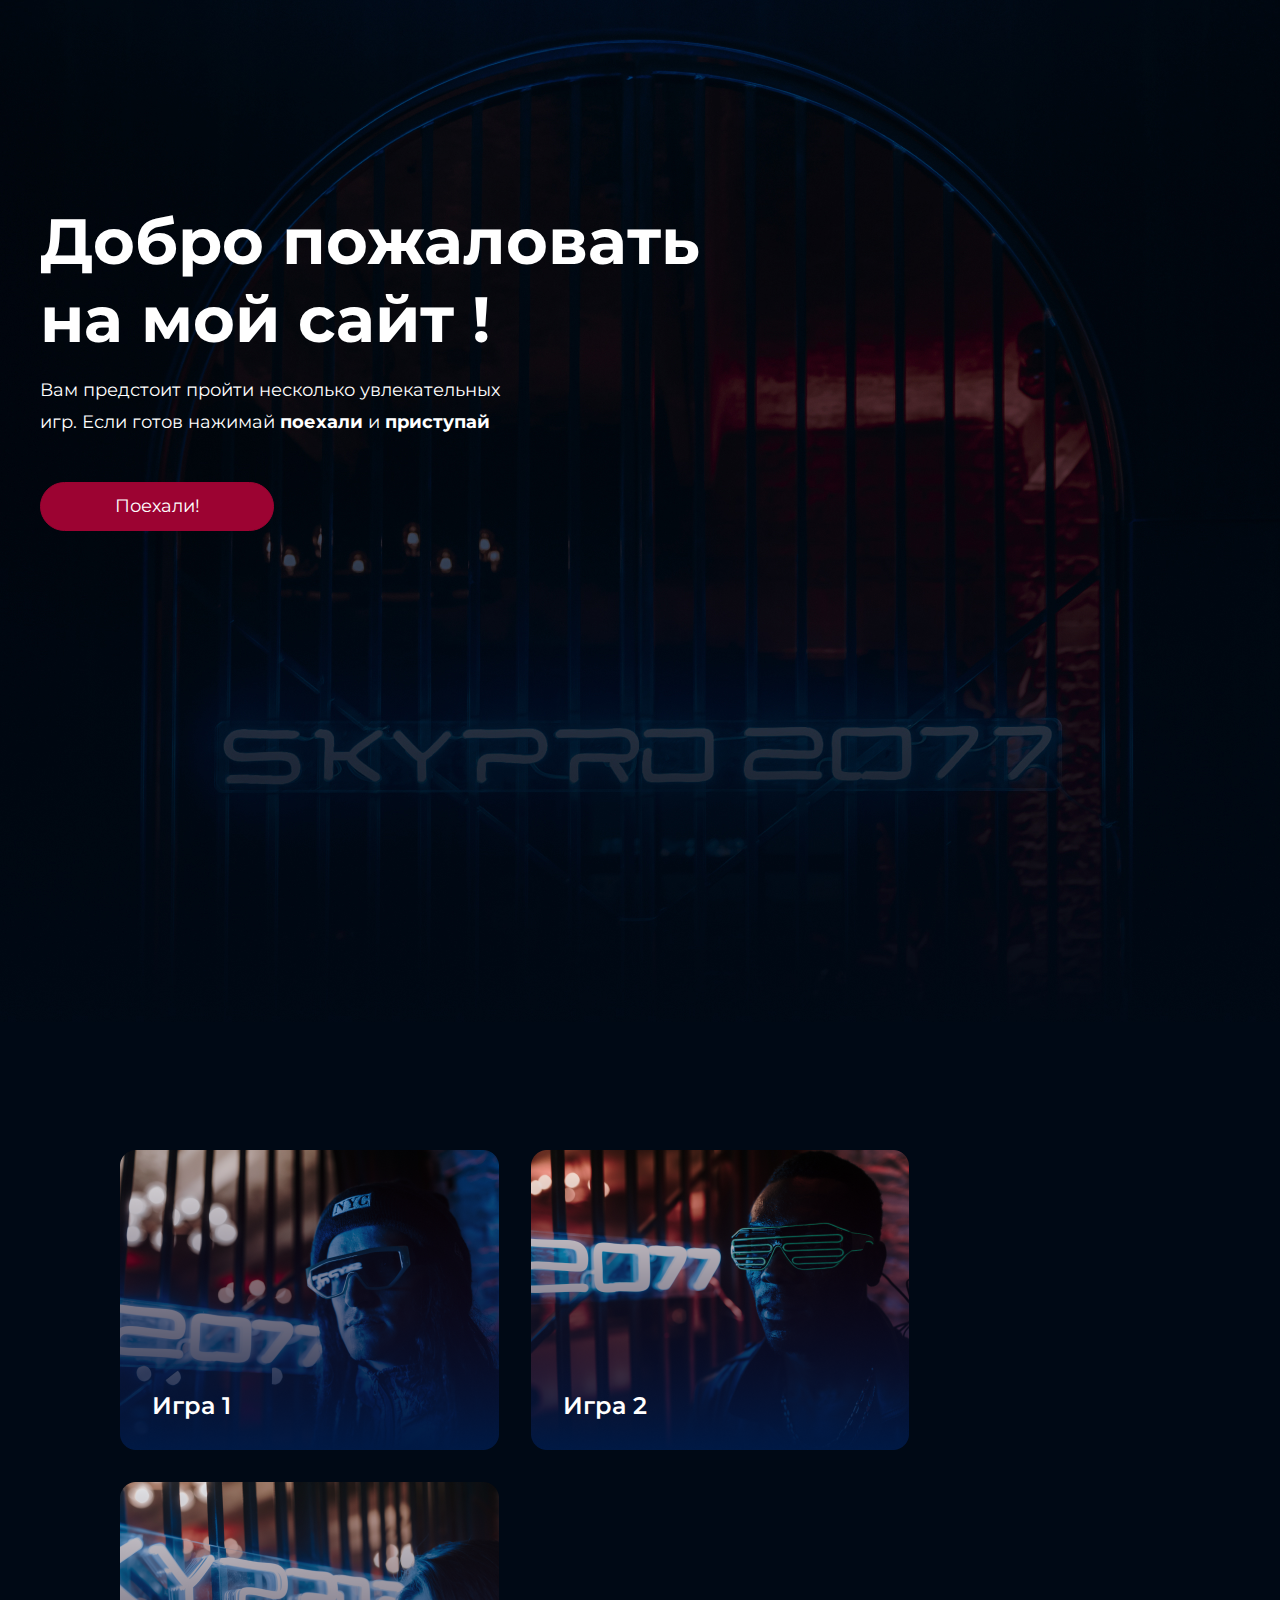
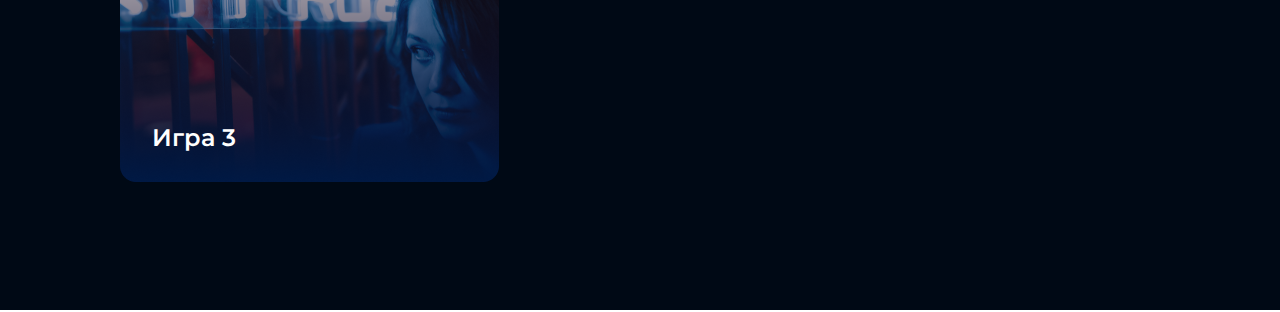
==== hw-1/index.html @ 8b04104a "hw-1 end hw3" ====
<!DOCTYPE html>
<html lang="en">

<head>
    <meta charset="UTF-8">
    <meta name="viewport" content="width=device-width, initial-scale=1.0">
    <link rel="preconnect" href="https://fonts.googleapis.com">
    <link rel="preconnect" href="https://fonts.gstatic.com" crossorigin>
    <link
        href="https://fonts.googleapis.com/css2?family=Lato:wght@400;700&family=Montserrat:wght@300;400;600;700&family=Roboto:wght@300;400;500;700&display=swap"
        rel="stylesheet">
        <link rel="stylesheet" href="style.css">
    <script src="hw-№1.js"></script>
    <title>Homework1</title>

</head>

<body>
    <script crc="hw-№1.js"></script>
    <header class="header">
        <section class="block center">
            <div class="block__text">
                <h1 class="block__big-text">Добро пожаловать на мой сайт !</h1>
            </div>
            <div class="block__special-text">
                <h5 class="selected-text">Вам предстоит пройти несколько увлекательных игр. Если готов нажимай
                    <span class="selected-text__big-words">поехали</span>
                    и
                    <span class="selected-text__big-words">приступай</span>
                </h5>

            </div>
            <button class="block__button">Поехали!</button>
        </section>
    </header>

    <section class="blok-images">
        <div class="games">
            <div class="game">
                <a chref="#"><img class="img" src="img/Rectangle 6.png" alt="Игра 1">
                    <h3 class="game__text"> Игра 1 </h3>
                </a>
            </div>
            <div class="game">
                <a chref="#"><img class="img" src="img/Rectangle 7.png" alt="Игра 2">
                    <h3 class="game__text"> Игра 2 </h3>
                </a>
            </div>
            <div class="game">
                <a chref="#"><img class="img" src="img/Rectangle 8.png" alt="Игра 3">
                    <h3 class="game__text"> Игра 3 </h3>
                </a>
            </div>
        </div>
    </section>

</body>

</html>
---- hw-1/style.css ----
* {
  margin: 0;
  padding: 0;
}

body {
  font-family: "Montserrat", sans-serif;
}

.center {
  padding-inline: max(50% - 600px, 16px);
}

.header {
  max-width: 1440px;
  height: 1024px;
  background-image: url("img/Rectangle 1.jpg");
  background-repeat: no-repeat;
  background-position: center;
  background-size: cover;
}

.block {
  padding-inline: max(50% - 600px, 16px);
}

.block__text {
  width: 788.778px;
  color: #FFF;
  font-family: "Montserrat";
  font-size: 55px;
  font-weight: 700;
  padding-top: 217px;
  padding-bottom: 32px;
}

.block__big-text {
  color: white;
  display: flex;
  width: 747px;
  height: 125.007px;
  flex-direction: column;
  justify-content: center;
  font-family: "Montserrat";
  font-size: 64px;
  font-style: normal;
  font-weight: 700;
}

.block__special-text {
  height: 64px;
  width: 481px;
}

.selected-text {
  color: #FFF;
  font-family: "Montserrat";
  font-size: 18px;
  font-weight: 400;
  line-height: 32px;
}

.selected-text__big-words {
  color: #FFF;
  font-family: "Montserrat";
  font-size: 18px;
  font-weight: 700;
  line-height: 32px;
}

.block__button {
  border-radius: 20px;
  width: 234.063px;
  height: 48.603px;
  border-radius: 30px;
  background: #9C0332;
  border: 1px solid #9C0332;
  margin-top: 44px;
  font-size: 18px;
  color: #FFF;
  font-family: "Montserrat";
}

.block__button:hover {
  background: #fbfbfb;
  color: #9C0332;
}

.blok-images {
  max-width: 1440px;
  background-image: url("img/Rectangle 5.png");
  background-repeat: no-repeat;
  background-position: center;
  background-size: cover;
  position: relative;
  top: -2px;
}

.games {
  padding-top: 128px;
  display: flex;
  flex-wrap: wrap;
  gap: 32px;
  padding-left: 120px;
  padding-bottom: 128px;
}

.game {
  height: 300px;
}

.game:hover {
  border-radius: 16px;
  border: 3px solid #44D2FF;
}

.game__text {
  color: #FFF;
  position: relative;
  bottom: 64px;
  padding-left: 32px;
  font-size: 24px;
  font-weight: 600;
  line-height: 32px;
  font-family: "Montserrat";
  text-decoration: none;
}

@media (max-width: 1024px) {
  .center {
    padding-left: calc(50% - 393px);
    padding-right: calc(50% - 393px);
  }
}
@media (max-width: 767px) {
  .center {
    padding-left: 16px;
    padding-right: 16px;
  }
  .header {
    width: 620px;
    height: 735px;
  }
  .block {
    width: 343px;
    height: 257.61px;
    top: 238.69px;
    left: 16px;
    border-radius: 30px;
  }
  .block__text {
    font-family: "Montserrat";
    font-size: 32px;
    font-weight: 700;
    line-height: 39px;
    text-align: center;
    width: 343px;
    height: 77.44px;
    padding-top: 238.69px;
    left: 16px;
  }
  .block__special-text {
    width: 343px;
    height: 66px;
    font-family: Montserrat;
    font-size: 14px;
    font-weight: 700;
    line-height: 22px;
    letter-spacing: 0px;
    text-align: center;
  }
  .block__button {
    width: 234.06px;
    height: 48.6px;
    top: 447.7px;
    left: 70.47px;
    border-radius: 30px;
    margin-left: 50px;
  }
  .block__big-text {
    font-family: "Montserrat";
    font-size: 32px;
    font-weight: 700;
    line-height: 39px;
    text-align: center;
    width: 343px;
    height: 77.44px;
    top: 238.69px;
    left: 16px;
  }
  .selected-text {
    font-family: "Montserrat";
    font-size: 14px;
    font-weight: 400;
    line-height: 22px;
  }
  .game {
    width: 343px;
    height: 300px;
  }
  .games {
    padding-bottom: 127px;
    padding-left: 16px;
  }
  .blok-images {
    max-width: 375px;
  }
  .img {
    width: 343px;
  }
}/*# sourceMappingURL=style.css.map */
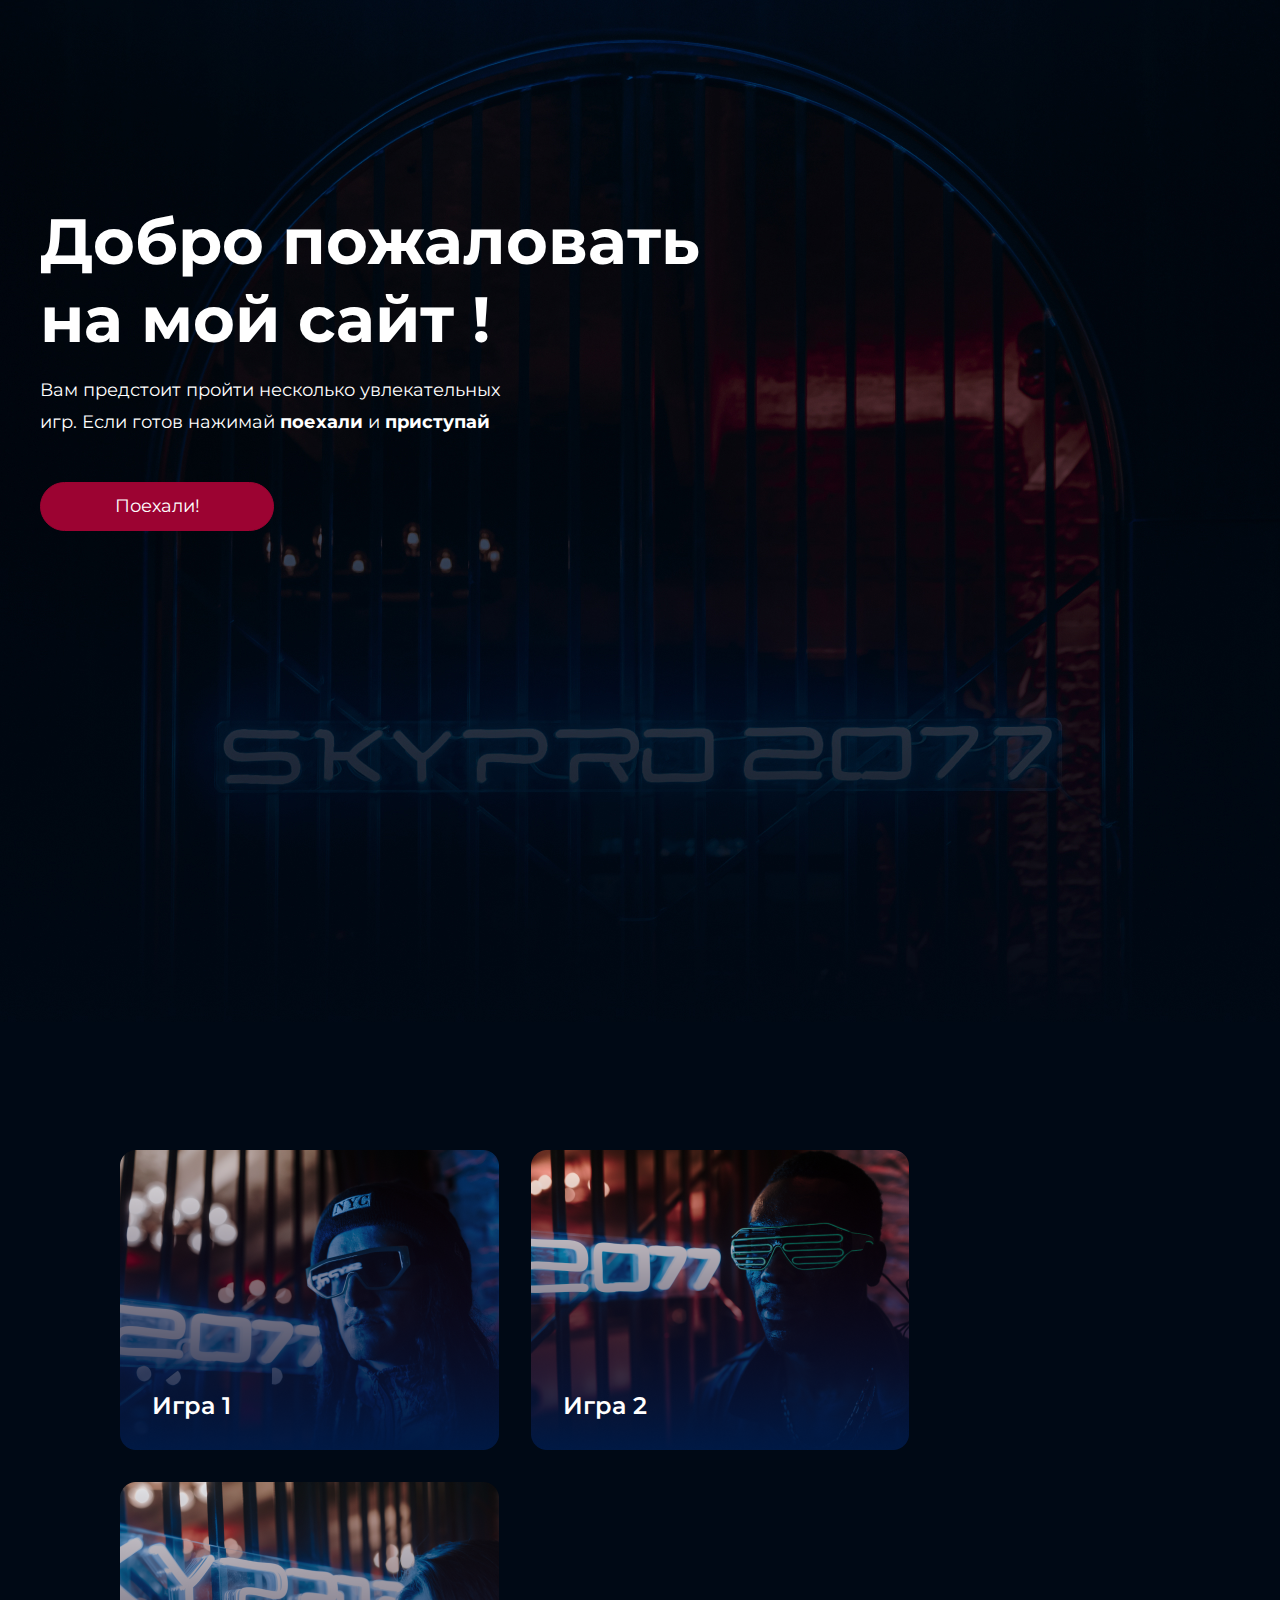
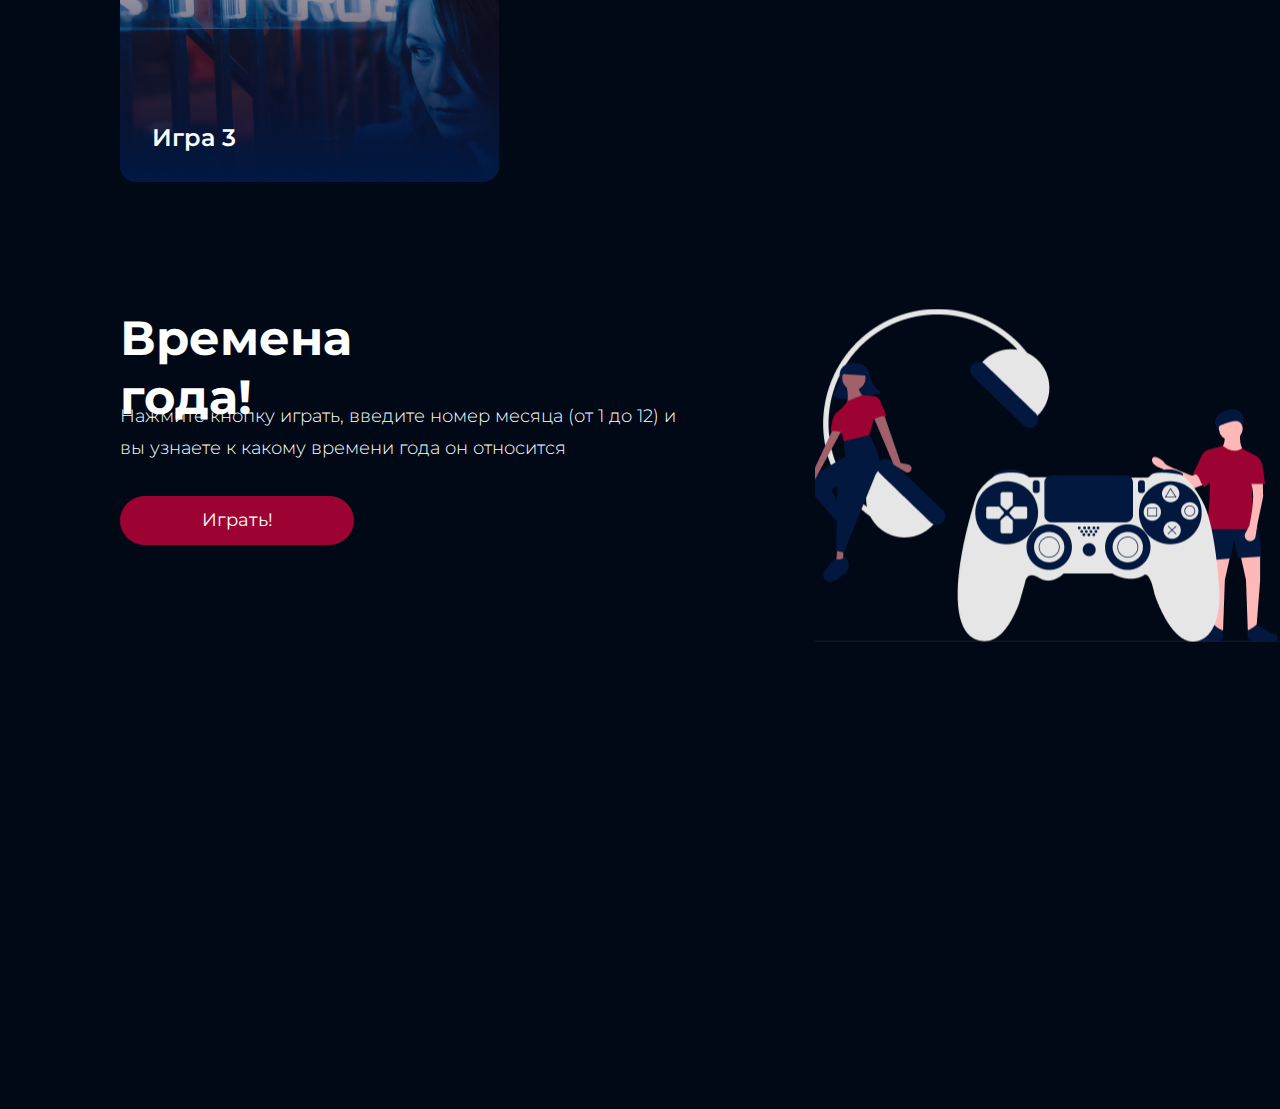
==== commit dd1d767f: "Цыклы" ====
--- a/hw-1/index.html
+++ b/hw-1/index.html
@@ -9,7 +9,7 @@
     <link
         href="https://fonts.googleapis.com/css2?family=Lato:wght@400;700&family=Montserrat:wght@300;400;600;700&family=Roboto:wght@300;400;500;700&display=swap"
         rel="stylesheet">
-        <link rel="stylesheet" href="style.css">
+    <link rel="stylesheet" href="style.css">
     <script src="hw-№1.js"></script>
     <title>Homework1</title>
 
@@ -53,6 +53,17 @@
             </div>
         </div>
     </section>
+    <div class="bottom-block">
+        <div class="block-inside">
+            <div class="block-inside__info">
+                <h1 class="block-inside__title">Времена года!</h1>
+                <h3 class="block-inside__offer">Нажмите кнопку играть, введите номер месяца (от 1 до 12) и вы узнаете к
+                    какому времени года он относится</h3>
+                <button class="block-inside__button-two">Играть!</button>
+            </div>
+            <div class="block-inside__img-game"></div>
+        </div>
+    </div>
 
 </body>
 
--- a/hw-1/style.css
+++ b/hw-1/style.css
@@ -5,6 +5,7 @@
 
 body {
   font-family: "Montserrat", sans-serif;
+  height: 2610px;
 }
 
 .center {
@@ -82,8 +83,8 @@
 }
 
 .block__button:hover {
-  background: #fbfbfb;
-  color: #9C0332;
+  background: #EB443F;
+  color: #fef8fa;
 }
 
 .blok-images {
@@ -126,11 +127,79 @@
   text-decoration: none;
 }
 
+.bottom-block {
+  height: 800px;
+  background: #000915;
+  position: relative;
+  top: -3px;
+}
+
+.block-inside {
+  display: flex;
+  gap: 135px;
+}
+.block-inside__info {
+  width: 584px;
+  height: 235.6px;
+  padding-left: 120px;
+  display: flex;
+  flex-direction: column;
+  gap: 32px;
+}
+.block-inside__title {
+  width: 377px;
+  height: 59px;
+  color: #FFFFFF;
+  font-family: Montserrat;
+  font-size: 48px;
+  font-weight: 700;
+  line-height: 59px;
+  letter-spacing: 0px;
+  text-align: left;
+}
+.block-inside__offer {
+  color: #fffefe;
+  font-family: "Montserrat";
+  font-size: 18px;
+  font-weight: 300;
+  line-height: 32px;
+  letter-spacing: 0px;
+  text-align: left;
+}
+.block-inside__button-two {
+  border-radius: 20px;
+  width: 234.063px;
+  height: 48.603px;
+  border-radius: 30px;
+  background: #9C0332;
+  border: 1px solid #9C0332;
+  font-size: 18px;
+  color: #FFF;
+  font-family: "Montserrat";
+}
+
+.block-inside__button-two:hover {
+  background: #EB443F;
+  color: #fef8fa;
+}
+
+.block-inside__img-game {
+  background-image: url("img/game.png");
+  width: 485px;
+  height: 333px;
+  background-repeat: no-repeat;
+  background-position: center;
+}
+
 @media (max-width: 1024px) {
   .center {
     padding-left: calc(50% - 393px);
     padding-right: calc(50% - 393px);
   }
+  .block-inside {
+    display: flex;
+    flex-direction: column;
+  }
 }
 @media (max-width: 767px) {
   .center {
@@ -138,7 +207,7 @@
     padding-right: 16px;
   }
   .header {
-    width: 620px;
+    width: 375px;
     height: 735px;
   }
   .block {
@@ -162,7 +231,7 @@
   .block__special-text {
     width: 343px;
     height: 66px;
-    font-family: Montserrat;
+    font-family: "Montserrat";
     font-size: 14px;
     font-weight: 700;
     line-height: 22px;
@@ -208,4 +277,37 @@
   .img {
     width: 343px;
   }
+  .block-inside {
+    max-width: 375px;
+    position: relative;
+    gap: 64px;
+  }
+  .block-inside__info {
+    width: 343px;
+    height: 217.6px;
+    display: flex;
+    align-items: center;
+    padding-left: 16px;
+  }
+  .block-inside__title {
+    font-family: "Montserrat";
+    font-size: 32px;
+    font-weight: 700;
+    line-height: 39px;
+    text-align: center;
+  }
+  .block-inside__offer {
+    font-family: "Montserrat";
+    font-size: 14px;
+    font-weight: 300;
+    line-height: 22px;
+    text-align: center;
+  }
+  .block-inside__img-game {
+    background-image: url("img/mini.png");
+    width: 375px;
+    height: 333px;
+    background-repeat: no-repeat;
+    background-position: center;
+  }
 }/*# sourceMappingURL=style.css.map */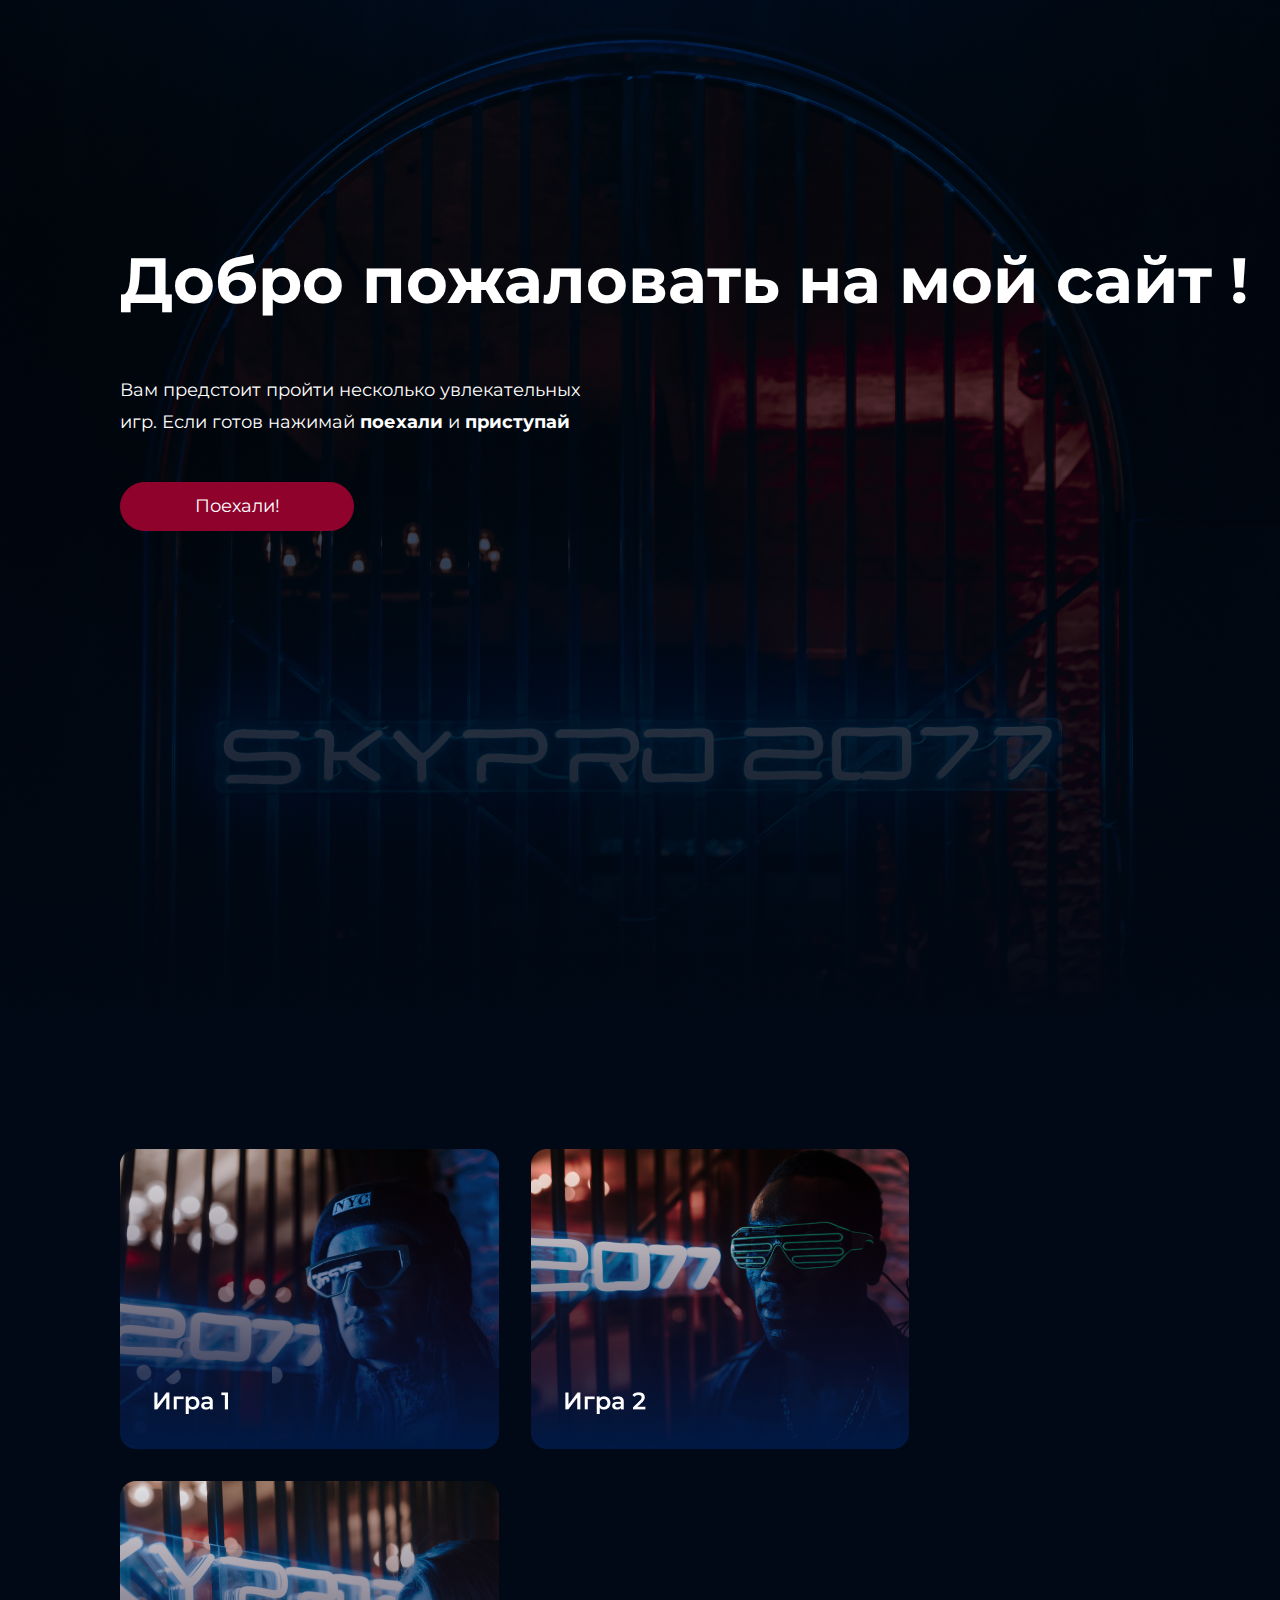
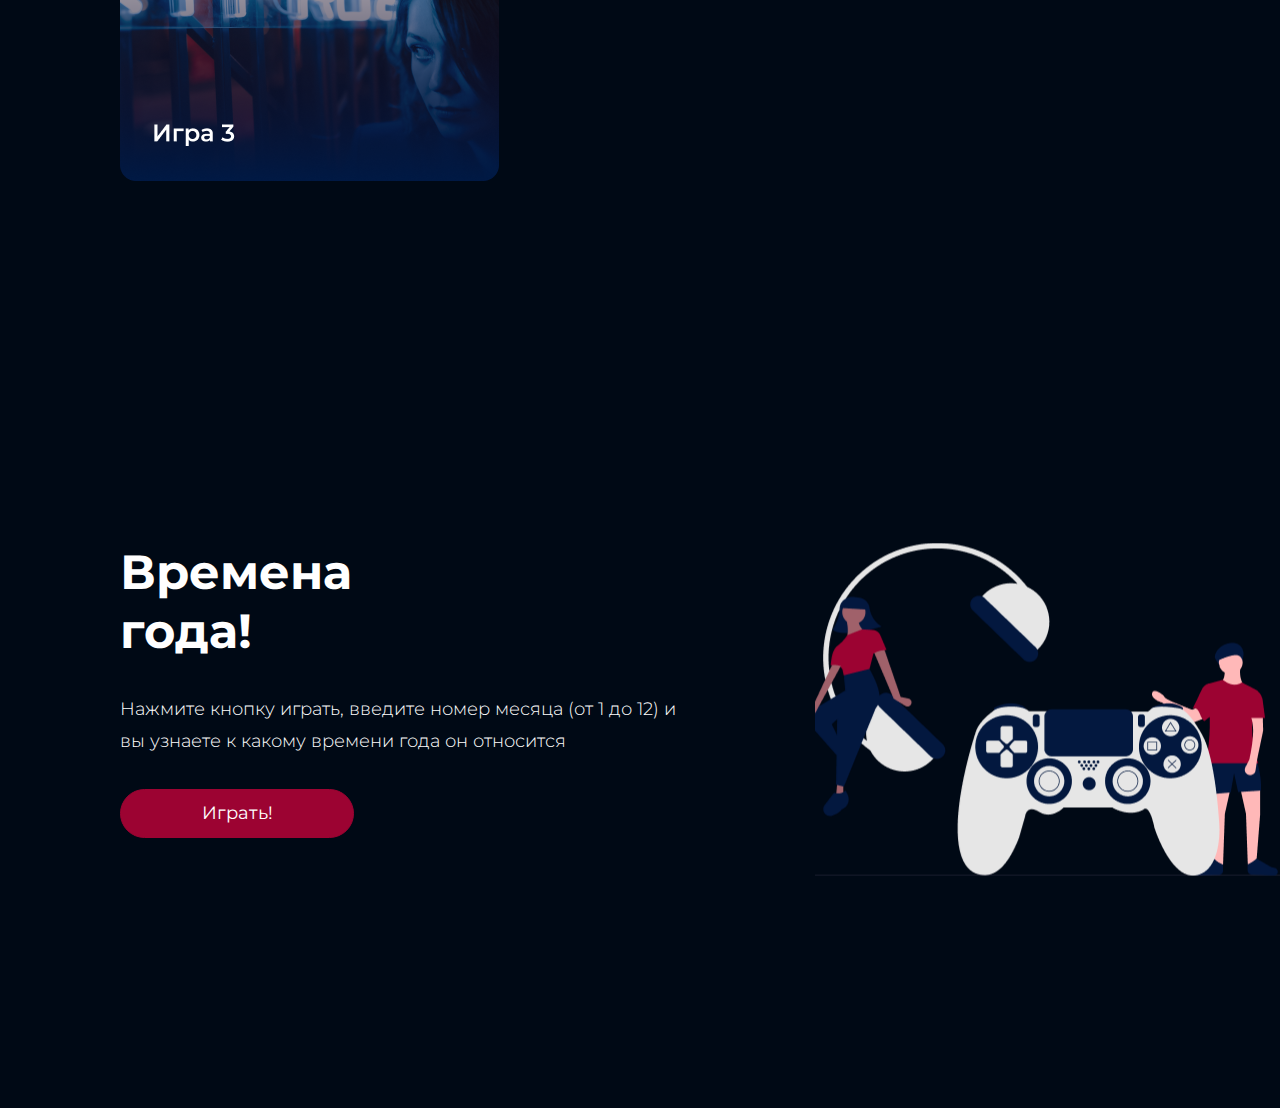
==== commit e6f0b01b: "восстановление файлов" ====
--- a/hw-1/index.html
+++ b/hw-1/index.html
@@ -37,18 +37,18 @@
     <section class="blok-images">
         <div class="games">
             <div class="game">
-                <a chref="#"><img class="img" src="img/Rectangle 6.png" alt="Игра 1">
-                    <h3 class="game__text"> Игра 1 </h3>
+                <a chref="#"><img class="img" src="img/Group 1.png" alt="Игра1">
+                    <h3 class="game__text"></h3>
                 </a>
             </div>
             <div class="game">
-                <a chref="#"><img class="img" src="img/Rectangle 7.png" alt="Игра 2">
-                    <h3 class="game__text"> Игра 2 </h3>
+                <a chref="#"><img class="img" src="img/Group 2.png" alt="Игра 2">
+                    <h3 class="game__text"></h3>
                 </a>
             </div>
             <div class="game">
-                <a chref="#"><img class="img" src="img/Rectangle 8.png" alt="Игра 3">
-                    <h3 class="game__text"> Игра 3 </h3>
+                <a chref="#"><img class="img" src="img/Group 3.png" alt="Игра 3">
+                    <h3 class="game__text"></h3>
                 </a>
             </div>
         </div>
--- a/hw-1/style.css
+++ b/hw-1/style.css
@@ -5,28 +5,20 @@
 
 body {
   font-family: "Montserrat", sans-serif;
-  height: 2610px;
-}
-
-.center {
-  padding-inline: max(50% - 600px, 16px);
 }
 
 .header {
-  max-width: 1440px;
   height: 1024px;
-  background-image: url("img/Rectangle 1.jpg");
+  background-image: url("img/Rectangle 1.png");
   background-repeat: no-repeat;
   background-position: center;
   background-size: cover;
 }
 
 .block {
-  padding-inline: max(50% - 600px, 16px);
-}
-
+  padding-left: 120px;
+}
 .block__text {
-  width: 788.778px;
   color: #FFF;
   font-family: "Montserrat";
   font-size: 55px;
@@ -34,11 +26,9 @@
   padding-top: 217px;
   padding-bottom: 32px;
 }
-
 .block__big-text {
   color: white;
   display: flex;
-  width: 747px;
   height: 125.007px;
   flex-direction: column;
   justify-content: center;
@@ -74,8 +64,8 @@
   width: 234.063px;
   height: 48.603px;
   border-radius: 30px;
-  background: #9C0332;
-  border: 1px solid #9C0332;
+  background: #8e022c;
+  border: 1px solid #90032d;
   margin-top: 44px;
   font-size: 18px;
   color: #FFF;
@@ -88,13 +78,12 @@
 }
 
 .blok-images {
-  max-width: 1440px;
   background-image: url("img/Rectangle 5.png");
   background-repeat: no-repeat;
   background-position: center;
   background-size: cover;
   position: relative;
-  top: -2px;
+  top: -3px;
 }
 
 .games {
@@ -131,24 +120,23 @@
   height: 800px;
   background: #000915;
   position: relative;
-  top: -3px;
+  top: -4px;
 }
 
 .block-inside {
   display: flex;
   gap: 135px;
+  padding-top: 235px;
 }
 .block-inside__info {
   width: 584px;
-  height: 235.6px;
   padding-left: 120px;
   display: flex;
   flex-direction: column;
   gap: 32px;
 }
 .block-inside__title {
-  width: 377px;
-  height: 59px;
+  width: 375px;
   color: #FFFFFF;
   font-family: Montserrat;
   font-size: 48px;
@@ -184,7 +172,7 @@
 }
 
 .block-inside__img-game {
-  background-image: url("img/game.png");
+  background-image: url("img/nb-big.png");
   width: 485px;
   height: 333px;
   background-repeat: no-repeat;
@@ -193,12 +181,25 @@
 
 @media (max-width: 1024px) {
   .center {
-    padding-left: calc(50% - 393px);
-    padding-right: calc(50% - 393px);
+    padding-inline: max(50% - 375px, 54px);
   }
   .block-inside {
     display: flex;
     flex-direction: column;
+  }
+  .block-inside__info {
+    padding-left: 54px;
+  }
+  .block-inside__img-game {
+    padding-left: 120px;
+  }
+  .games {
+    padding-left: 54px;
+  }
+  .block-inside {
+    display: flex;
+    gap: 86px;
+    padding-top: 0px;
   }
 }
 @media (max-width: 767px) {
@@ -207,12 +208,10 @@
     padding-right: 16px;
   }
   .header {
-    width: 375px;
     height: 735px;
   }
   .block {
     width: 343px;
-    height: 257.61px;
     top: 238.69px;
     left: 16px;
     border-radius: 30px;
@@ -268,17 +267,14 @@
     height: 300px;
   }
   .games {
-    padding-bottom: 127px;
+    padding-right: 16px;
     padding-left: 16px;
   }
-  .blok-images {
-    max-width: 375px;
-  }
   .img {
     width: 343px;
   }
   .block-inside {
-    max-width: 375px;
+    max-width: 373px;
     position: relative;
     gap: 64px;
   }
@@ -305,9 +301,12 @@
   }
   .block-inside__img-game {
     background-image: url("img/mini.png");
-    width: 375px;
+    width: 344px;
     height: 333px;
     background-repeat: no-repeat;
-    background-position: center;
+    padding-left: 33px;
+  }
+  .bottom-block {
+    height: 653px;
   }
 }/*# sourceMappingURL=style.css.map */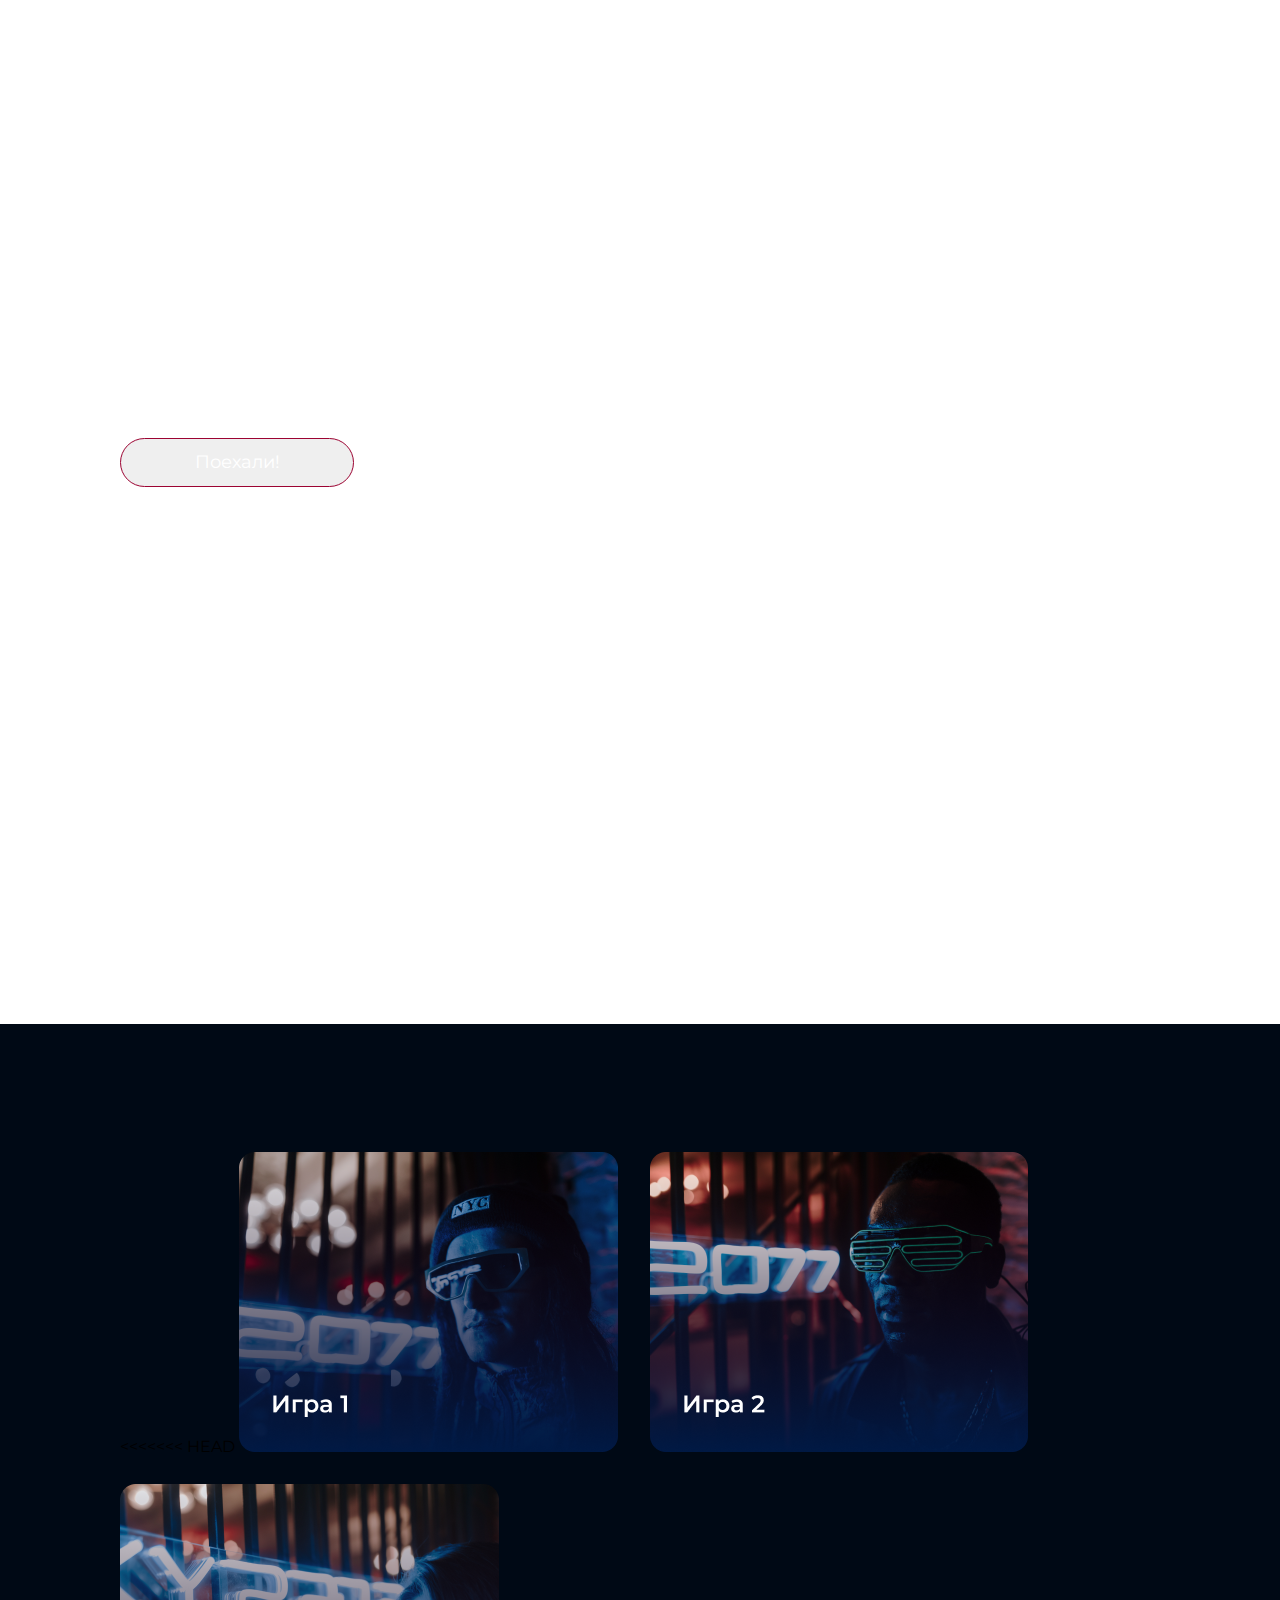
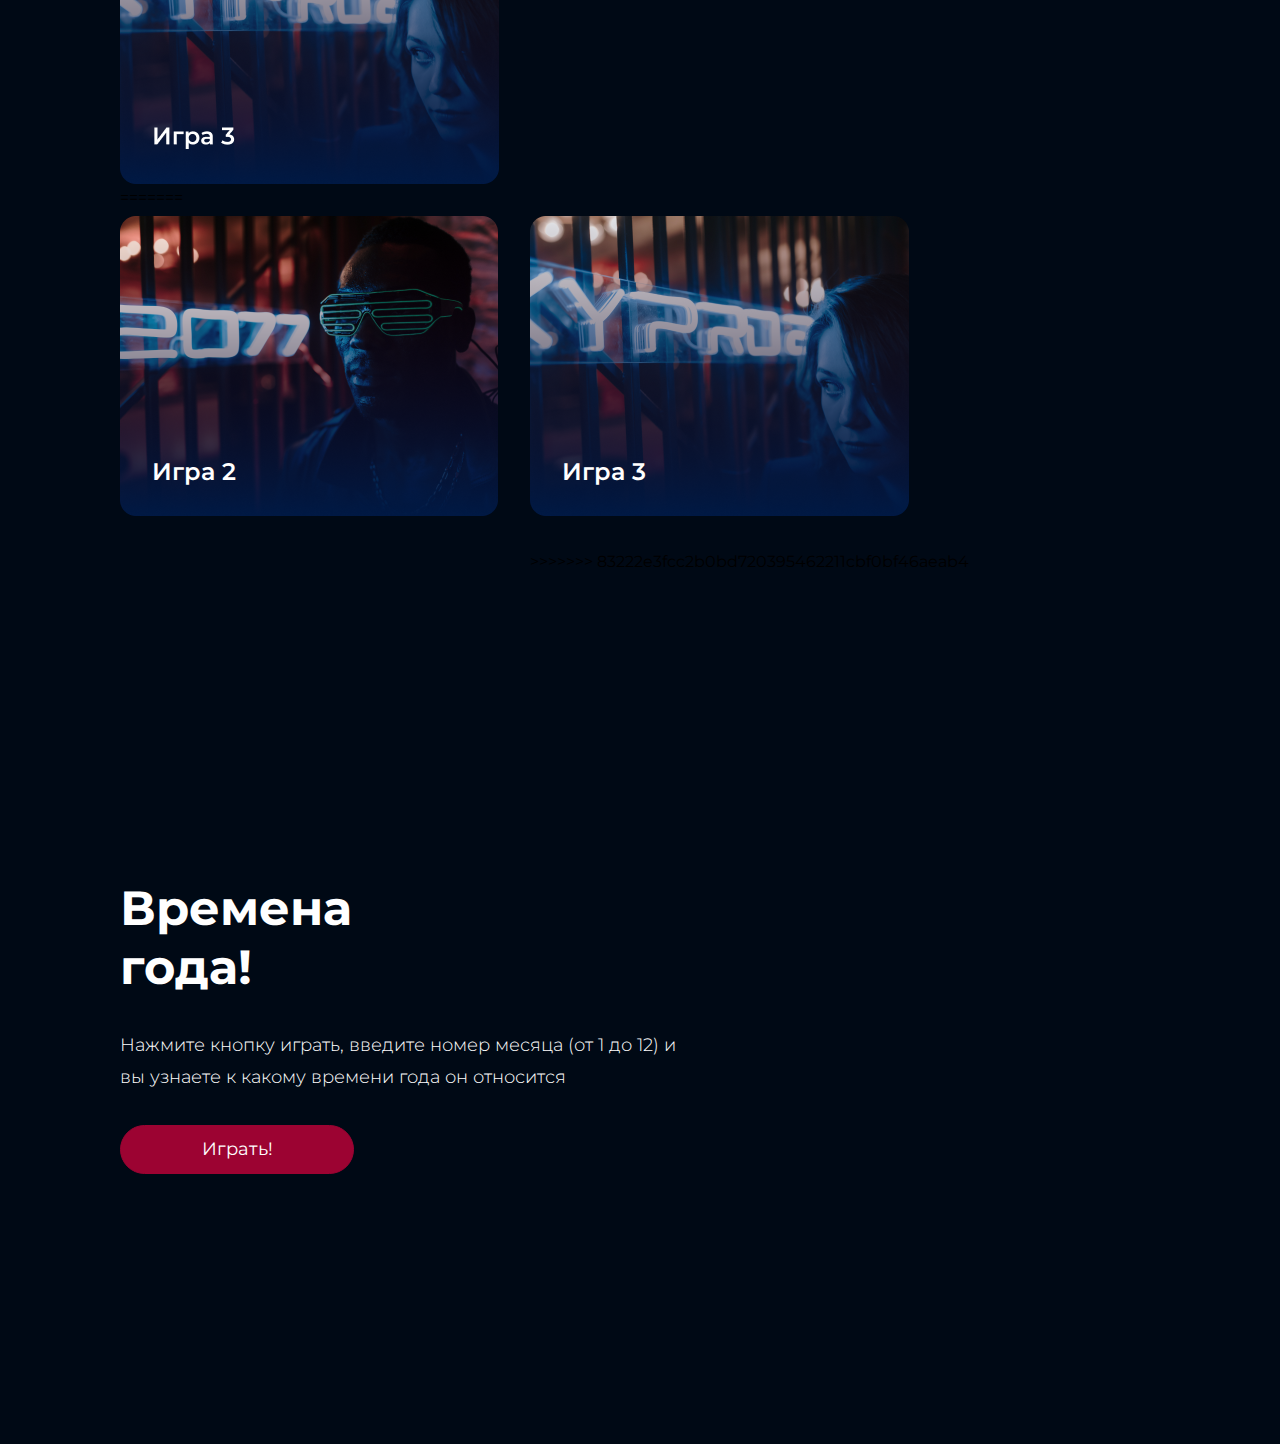
==== commit 50a24aae: "Merge branch 'main' of https://github.com/MilanaAbaitova/houmworc1" ====
--- a/hw-1/index.html
+++ b/hw-1/index.html
@@ -37,6 +37,7 @@
     <section class="blok-images">
         <div class="games">
             <div class="game">
+<<<<<<< HEAD
                 <a chref="#"><img class="img" src="img/Group 1.png" alt="Игра1">
                     <h3 class="game__text"></h3>
                 </a>
@@ -49,6 +50,20 @@
             <div class="game">
                 <a chref="#"><img class="img" src="img/Group 3.png" alt="Игра 3">
                     <h3 class="game__text"></h3>
+=======
+                <a chref="#"><img class="img" src="img/Rectangle 6.png" alt="Игра 1">
+                    <h3 class="game__text"> Игра 1 </h3>
+                </a>
+            </div>
+            <div class="game">
+                <a chref="#"><img class="img" src="img/Rectangle 7.png" alt="Игра 2">
+                    <h3 class="game__text"> Игра 2 </h3>
+                </a>
+            </div>
+            <div class="game">
+                <a chref="#"><img class="img" src="img/Rectangle 8.png" alt="Игра 3">
+                    <h3 class="game__text"> Игра 3 </h3>
+>>>>>>> 83222e3fcc2b0bd720395462211cbf0bf46aeab4
                 </a>
             </div>
         </div>
--- a/hw-1/style.css
+++ b/hw-1/style.css
@@ -9,7 +9,11 @@
 
 .header {
   height: 1024px;
+<<<<<<< HEAD
   background-image: url("img/Rectangle 1.png");
+=======
+  background-image: url("img/Rectangle 1.jpg");
+>>>>>>> 83222e3fcc2b0bd720395462211cbf0bf46aeab4
   background-repeat: no-repeat;
   background-position: center;
   background-size: cover;
@@ -64,8 +68,13 @@
   width: 234.063px;
   height: 48.603px;
   border-radius: 30px;
+<<<<<<< HEAD
   background: #8e022c;
   border: 1px solid #90032d;
+=======
+  background: #9C0332;
+  border: 1px solid #9C0332;
+>>>>>>> 83222e3fcc2b0bd720395462211cbf0bf46aeab4
   margin-top: 44px;
   font-size: 18px;
   color: #FFF;
@@ -83,7 +92,11 @@
   background-position: center;
   background-size: cover;
   position: relative;
+<<<<<<< HEAD
   top: -3px;
+=======
+  top: -2px;
+>>>>>>> 83222e3fcc2b0bd720395462211cbf0bf46aeab4
 }
 
 .games {
@@ -120,7 +133,11 @@
   height: 800px;
   background: #000915;
   position: relative;
+<<<<<<< HEAD
   top: -4px;
+=======
+  top: -3px;
+>>>>>>> 83222e3fcc2b0bd720395462211cbf0bf46aeab4
 }
 
 .block-inside {
@@ -172,7 +189,11 @@
 }
 
 .block-inside__img-game {
+<<<<<<< HEAD
   background-image: url("img/nb-big.png");
+=======
+  background-image: url("img/game.png");
+>>>>>>> 83222e3fcc2b0bd720395462211cbf0bf46aeab4
   width: 485px;
   height: 333px;
   background-repeat: no-repeat;
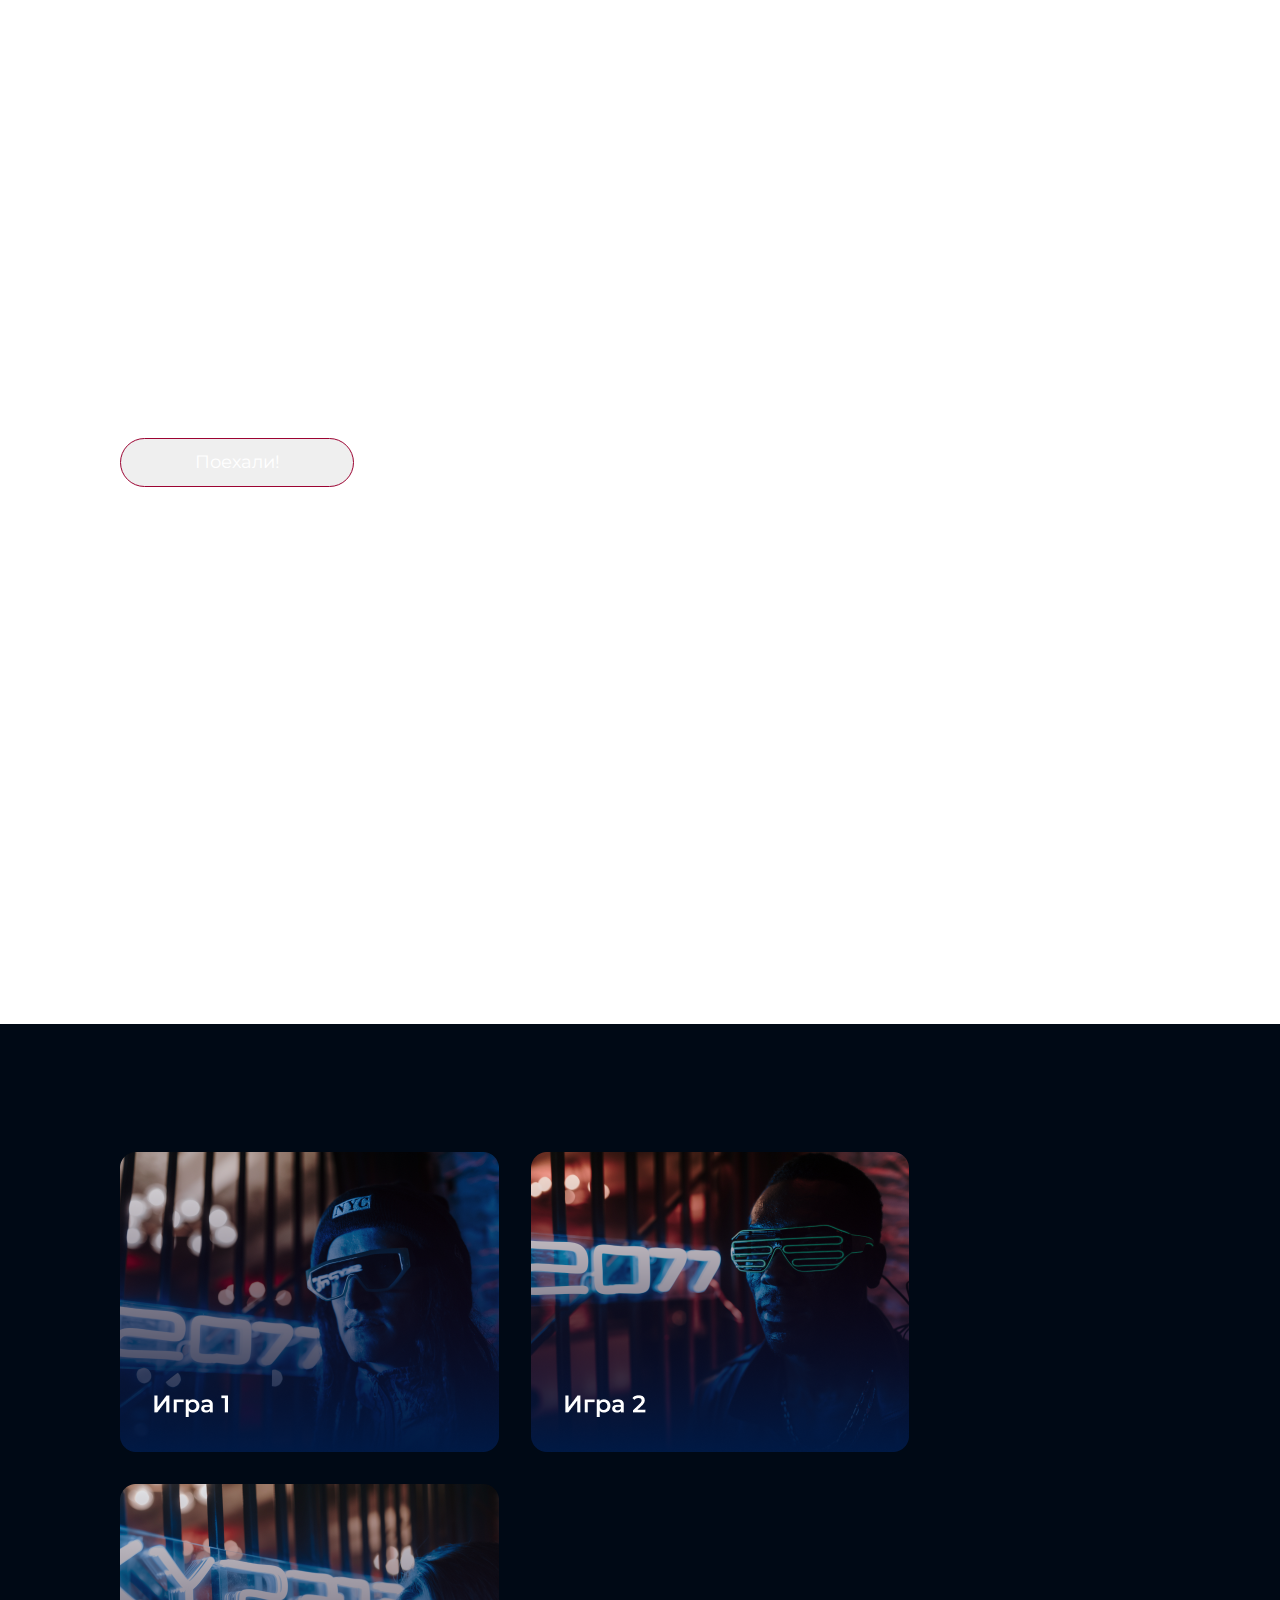
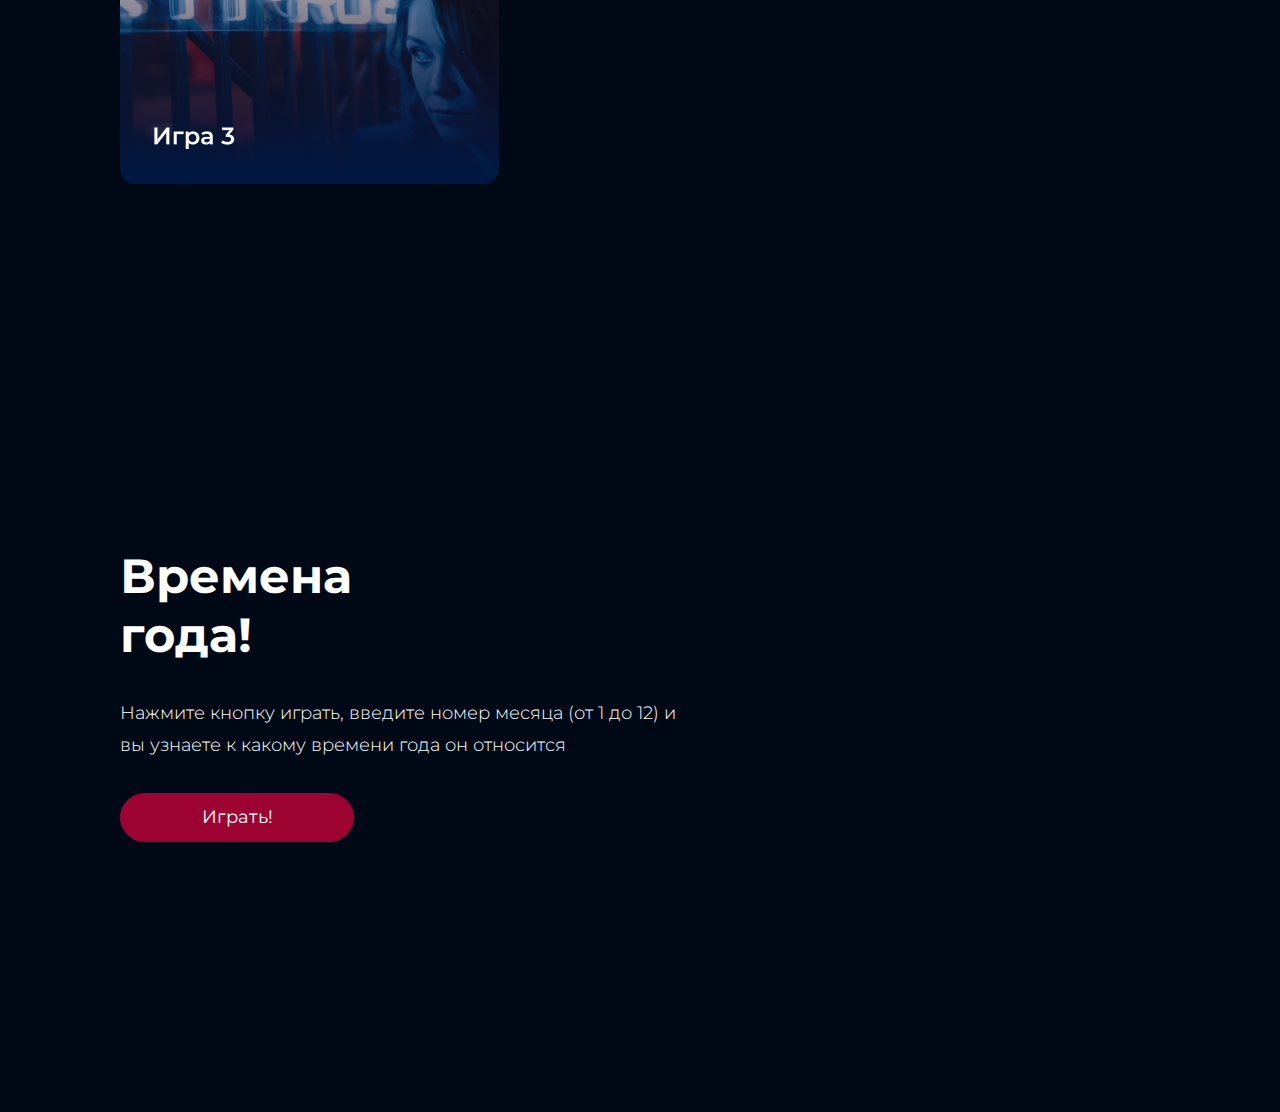
==== commit fc42d93d: "Update index.html" ====
--- a/hw-1/index.html
+++ b/hw-1/index.html
@@ -37,7 +37,6 @@
     <section class="blok-images">
         <div class="games">
             <div class="game">
-<<<<<<< HEAD
                 <a chref="#"><img class="img" src="img/Group 1.png" alt="Игра1">
                     <h3 class="game__text"></h3>
                 </a>
@@ -50,21 +49,7 @@
             <div class="game">
                 <a chref="#"><img class="img" src="img/Group 3.png" alt="Игра 3">
                     <h3 class="game__text"></h3>
-=======
-                <a chref="#"><img class="img" src="img/Rectangle 6.png" alt="Игра 1">
-                    <h3 class="game__text"> Игра 1 </h3>
-                </a>
-            </div>
-            <div class="game">
-                <a chref="#"><img class="img" src="img/Rectangle 7.png" alt="Игра 2">
-                    <h3 class="game__text"> Игра 2 </h3>
-                </a>
-            </div>
-            <div class="game">
-                <a chref="#"><img class="img" src="img/Rectangle 8.png" alt="Игра 3">
-                    <h3 class="game__text"> Игра 3 </h3>
->>>>>>> 83222e3fcc2b0bd720395462211cbf0bf46aeab4
-                </a>
+                 </a>
             </div>
         </div>
     </section>
@@ -82,4 +67,4 @@
 
 </body>
 
-</html>+</html>
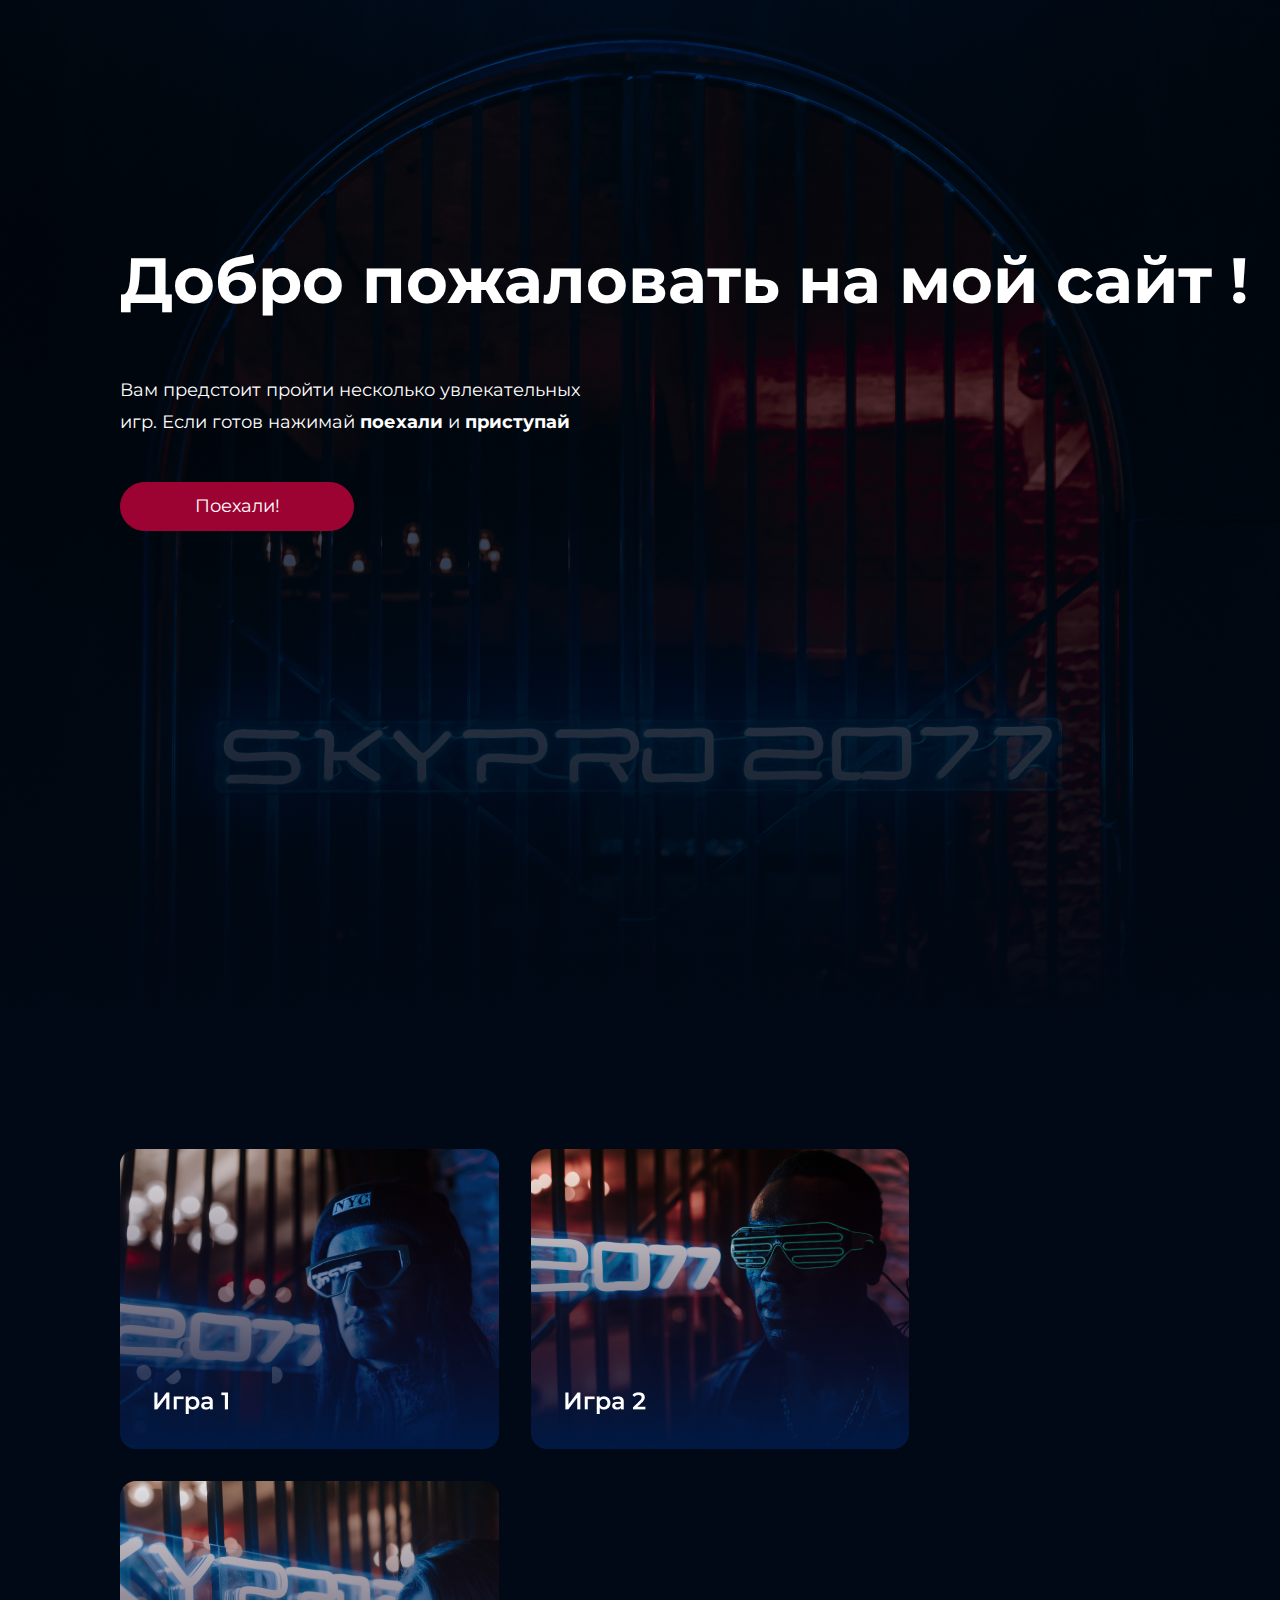
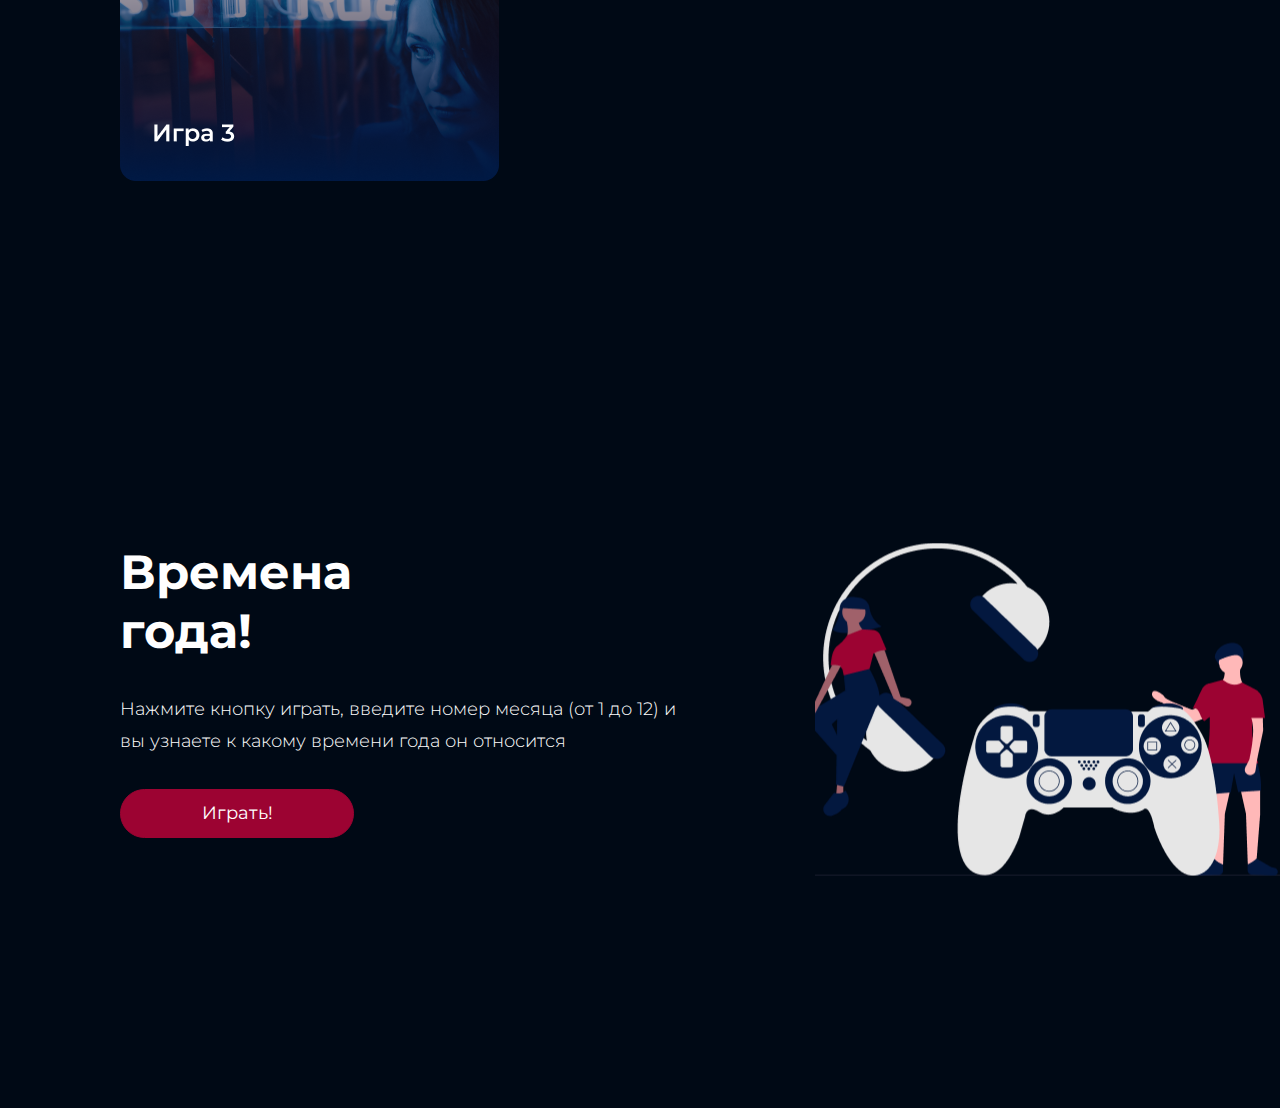
==== commit 191ab005: "восстановление файлов" ====
--- a/hw-1/index.html
+++ b/hw-1/index.html
@@ -37,6 +37,7 @@
     <section class="blok-images">
         <div class="games">
             <div class="game">
+
                 <a chref="#"><img class="img" src="img/Group 1.png" alt="Игра1">
                     <h3 class="game__text"></h3>
                 </a>
@@ -49,7 +50,7 @@
             <div class="game">
                 <a chref="#"><img class="img" src="img/Group 3.png" alt="Игра 3">
                     <h3 class="game__text"></h3>
-                 </a>
+                </a>
             </div>
         </div>
     </section>
@@ -67,4 +68,4 @@
 
 </body>
 
-</html>
+</html>--- a/hw-1/style.css
+++ b/hw-1/style.css
@@ -9,12 +9,8 @@
 
 .header {
   height: 1024px;
-<<<<<<< HEAD
-  background-image: url("img/Rectangle 1.png");
-=======
-  background-image: url("img/Rectangle 1.jpg");
->>>>>>> 83222e3fcc2b0bd720395462211cbf0bf46aeab4
-  background-repeat: no-repeat;
+background-image: url("img/Rectangle 1.png");
+ background-repeat: no-repeat;
   background-position: center;
   background-size: cover;
 }
@@ -68,13 +64,10 @@
   width: 234.063px;
   height: 48.603px;
   border-radius: 30px;
-<<<<<<< HEAD
-  background: #8e022c;
+background: #8e022c;
   border: 1px solid #90032d;
-=======
-  background: #9C0332;
+background: #9C0332;
   border: 1px solid #9C0332;
->>>>>>> 83222e3fcc2b0bd720395462211cbf0bf46aeab4
   margin-top: 44px;
   font-size: 18px;
   color: #FFF;
@@ -92,11 +85,9 @@
   background-position: center;
   background-size: cover;
   position: relative;
-<<<<<<< HEAD
   top: -3px;
-=======
-  top: -2px;
->>>>>>> 83222e3fcc2b0bd720395462211cbf0bf46aeab4
+
+
 }
 
 .games {
@@ -133,11 +124,8 @@
   height: 800px;
   background: #000915;
   position: relative;
-<<<<<<< HEAD
-  top: -4px;
-=======
-  top: -3px;
->>>>>>> 83222e3fcc2b0bd720395462211cbf0bf46aeab4
+top: -4px;
+
 }
 
 .block-inside {
@@ -189,11 +177,8 @@
 }
 
 .block-inside__img-game {
-<<<<<<< HEAD
+
   background-image: url("img/nb-big.png");
-=======
-  background-image: url("img/game.png");
->>>>>>> 83222e3fcc2b0bd720395462211cbf0bf46aeab4
   width: 485px;
   height: 333px;
   background-repeat: no-repeat;
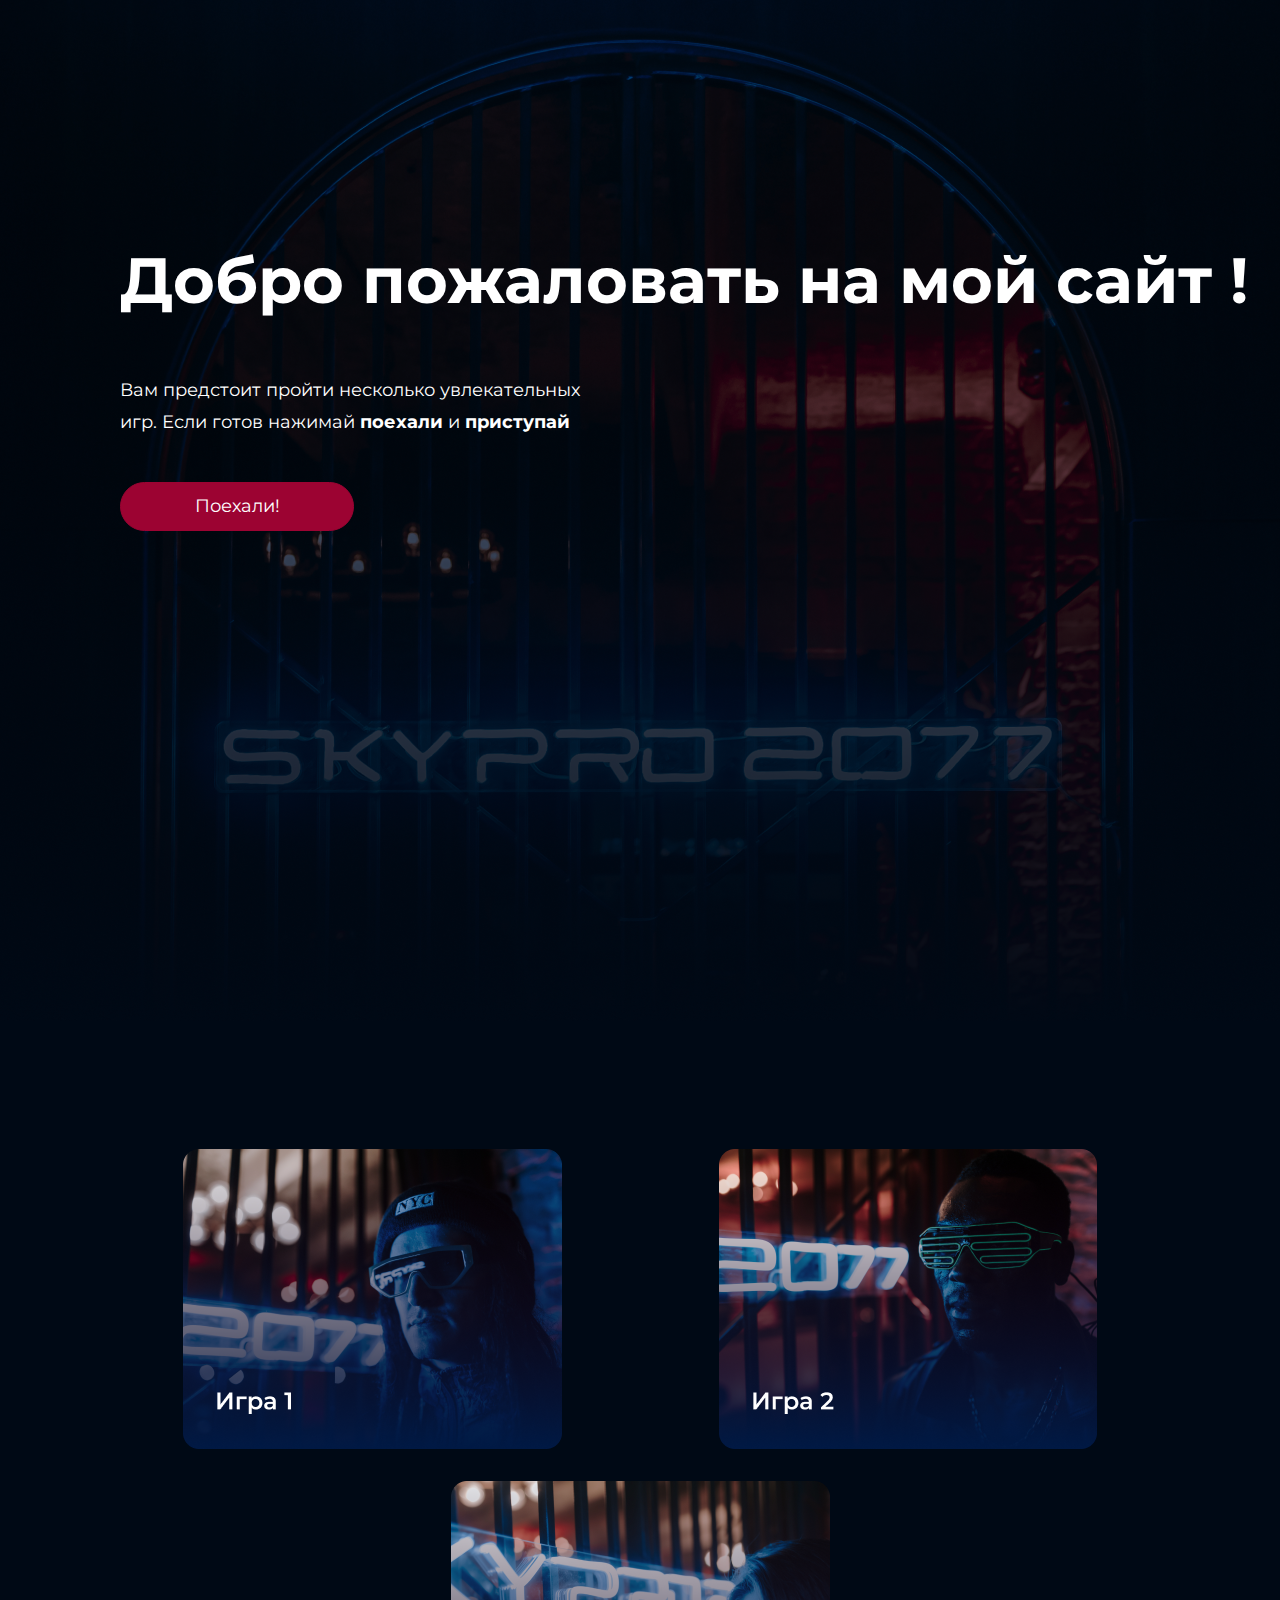
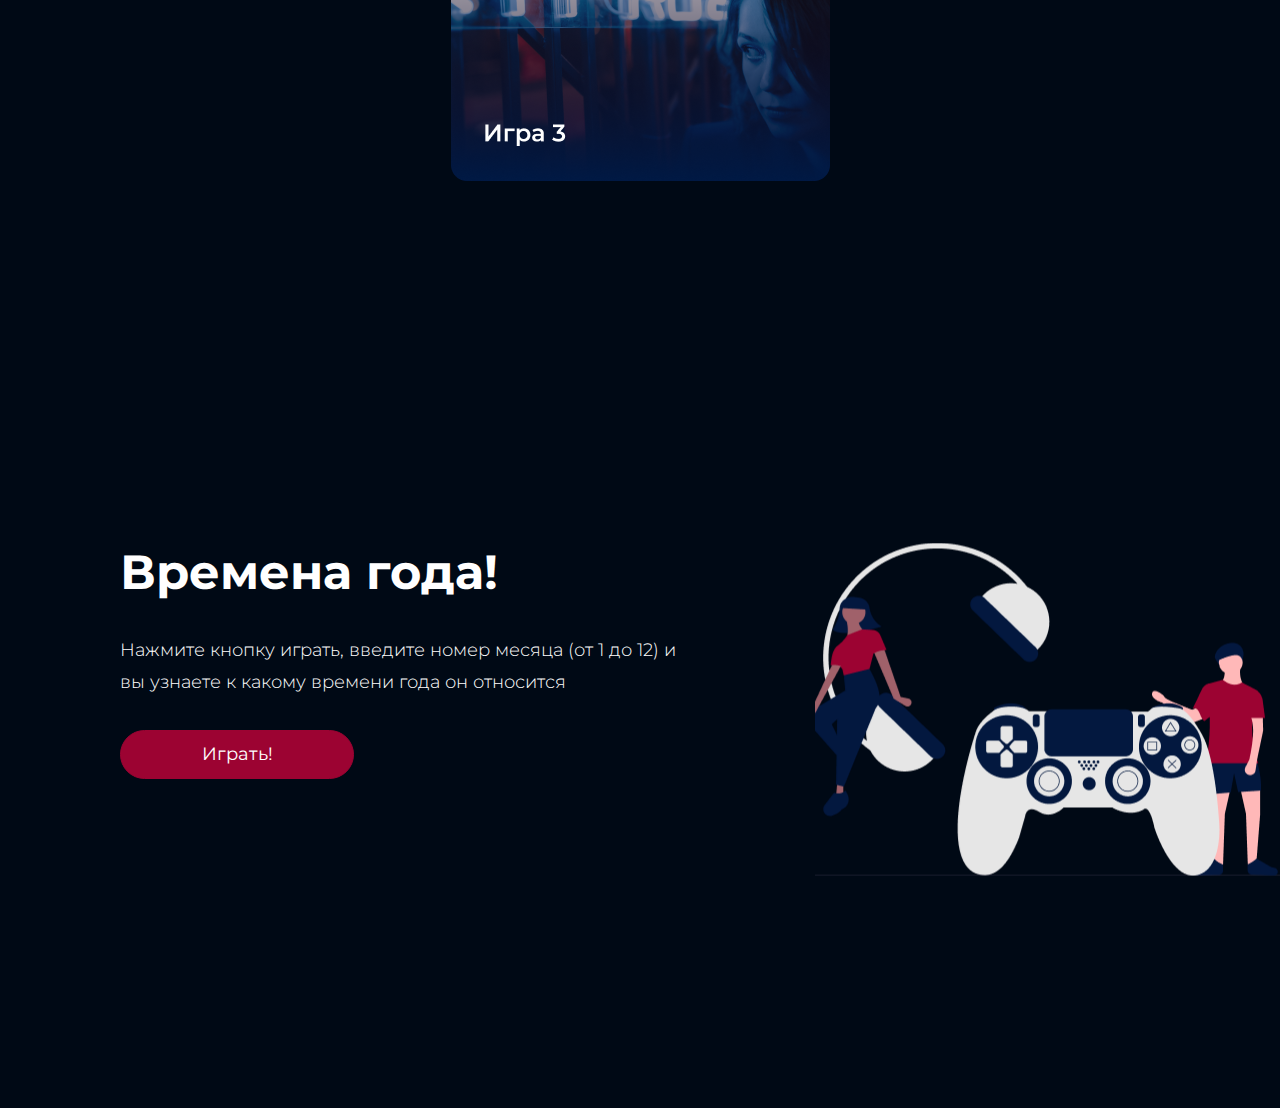
==== commit 686257ac: "Изменения верстки" ====
--- a/hw-1/index.html
+++ b/hw-1/index.html
@@ -35,7 +35,7 @@
     </header>
 
     <section class="blok-images">
-        <div class="games">
+        <div class="games center">
             <div class="game">
 
                 <a chref="#"><img class="img" src="img/Group 1.png" alt="Игра1">
@@ -55,12 +55,12 @@
         </div>
     </section>
     <div class="bottom-block">
-        <div class="block-inside">
+        <div class="block-inside center">
             <div class="block-inside__info">
                 <h1 class="block-inside__title">Времена года!</h1>
                 <h3 class="block-inside__offer">Нажмите кнопку играть, введите номер месяца (от 1 до 12) и вы узнаете к
                     какому времени года он относится</h3>
-                <button class="block-inside__button-two">Играть!</button>
+                <button class="block-inside__button-two" onclick="monthNum()">Играть!</button>
             </div>
             <div class="block-inside__img-game"></div>
         </div>
--- a/hw-1/style.css
+++ b/hw-1/style.css
@@ -9,8 +9,8 @@
 
 .header {
   height: 1024px;
-background-image: url("img/Rectangle 1.png");
- background-repeat: no-repeat;
+  background-image: url("img/Rectangle 1.png");
+  background-repeat: no-repeat;
   background-position: center;
   background-size: cover;
 }
@@ -64,9 +64,9 @@
   width: 234.063px;
   height: 48.603px;
   border-radius: 30px;
-background: #8e022c;
+  background: #8e022c;
   border: 1px solid #90032d;
-background: #9C0332;
+  background: #9C0332;
   border: 1px solid #9C0332;
   margin-top: 44px;
   font-size: 18px;
@@ -86,8 +86,6 @@
   background-size: cover;
   position: relative;
   top: -3px;
-
-
 }
 
 .games {
@@ -95,12 +93,15 @@
   display: flex;
   flex-wrap: wrap;
   gap: 32px;
+  padding-bottom: 128px;
   padding-left: 120px;
-  padding-bottom: 128px;
+  padding-right: 120px;
 }
 
 .game {
   height: 300px;
+  margin-left: auto;
+  margin-right: auto;
 }
 
 .game:hover {
@@ -124,14 +125,15 @@
   height: 800px;
   background: #000915;
   position: relative;
-top: -4px;
-
+  top: -4px;
 }
 
 .block-inside {
   display: flex;
   gap: 135px;
   padding-top: 235px;
+  margin-left: auto;
+  margin-right: auto;
 }
 .block-inside__info {
   width: 584px;
@@ -141,7 +143,6 @@
   gap: 32px;
 }
 .block-inside__title {
-  width: 375px;
   color: #FFFFFF;
   font-family: Montserrat;
   font-size: 48px;
@@ -177,7 +178,6 @@
 }
 
 .block-inside__img-game {
-
   background-image: url("img/nb-big.png");
   width: 485px;
   height: 333px;
@@ -218,9 +218,9 @@
   }
   .block {
     width: 343px;
-    top: 238.69px;
-    left: 16px;
     border-radius: 30px;
+    margin-left: auto;
+    margin-right: auto;
   }
   .block__text {
     font-family: "Montserrat";
@@ -285,7 +285,7 @@
     gap: 64px;
   }
   .block-inside__info {
-    width: 343px;
+    width: 326px;
     height: 217.6px;
     display: flex;
     align-items: center;
@@ -306,8 +306,8 @@
     text-align: center;
   }
   .block-inside__img-game {
-    background-image: url("img/mini.png");
-    width: 344px;
+    background-image: url("img/nb.png");
+    width: 323px;
     height: 333px;
     background-repeat: no-repeat;
     padding-left: 33px;
